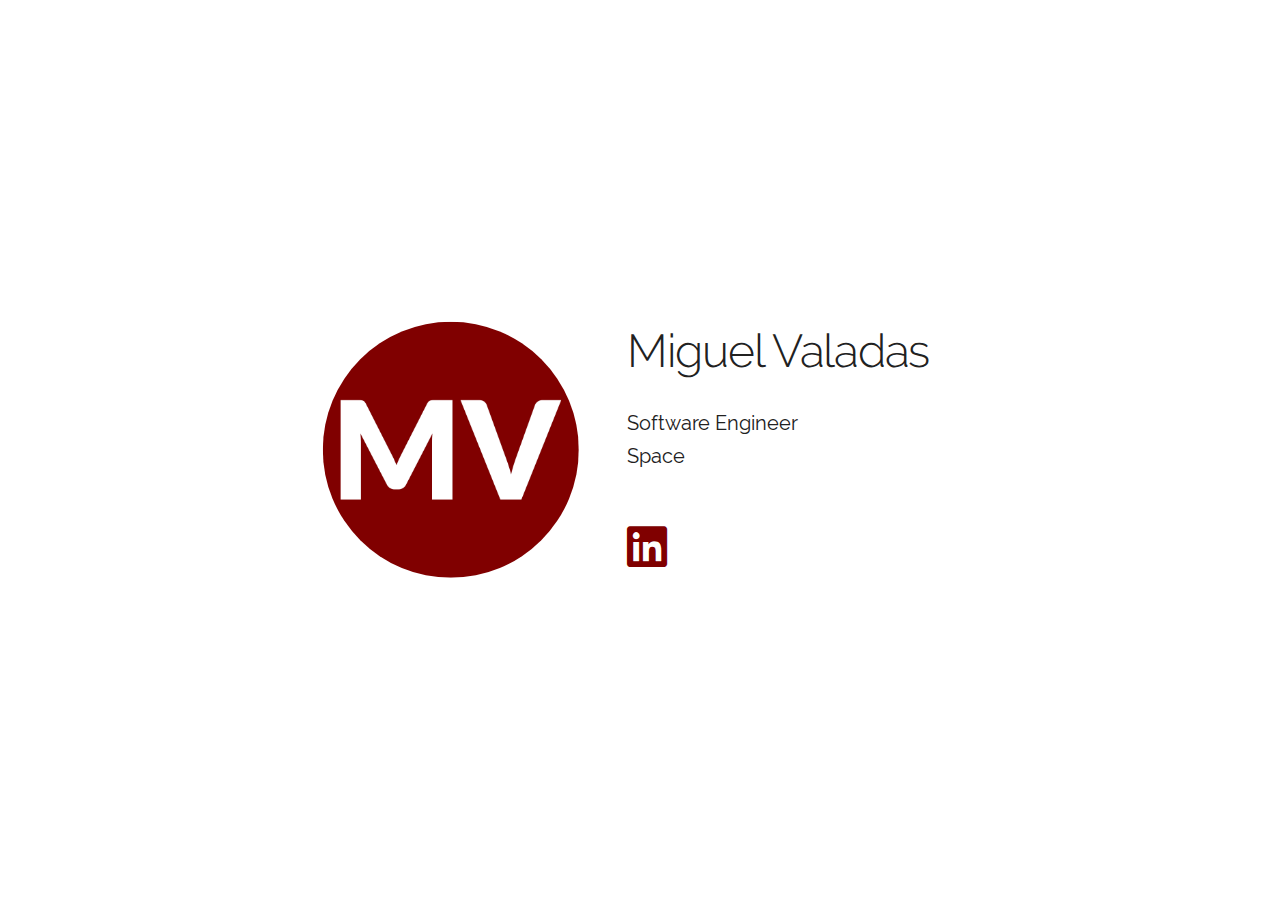
==== index.html @ c3ce2eb4 "First commit" ====
<!DOCTYPE HTML>
<html lang="en">
<head>
	<meta name="generator" content="Hugo 0.88.1" />
  <meta charset="utf-8">
  <title>Miguel Valadas - Software Engineer</title>
  <meta name="description" content="Landing Page">
  <meta name="author" content="Miguel Valadas">
  <meta name="viewport" content="width=device-width, initial-scale=1">
  <link rel="stylesheet" href="css/fonts.css" type="text/css">
  <link rel="stylesheet" href="css/normalize.css">
  <link rel="stylesheet" href="css/all.min.css">
  <link rel="stylesheet" href="css/vncnt.css">
  
   

  <link rel="shortcut icon" href="./img/favicon.ico">
</head>
<body>
  <div class="landingpage">
    <div class="grid-container fivetoseven" role="main">
      <div class="item" aria-label="Avatar">
        <section id="avatar">
          <img class="avatar" src="img/avatar.png" alt="avatar.png">
        </section>
      </div>
      <div class="grid-container full autocenter">
        <section id="bio" aria-label="Biography">
          <h1 class="h3-like" aria-level="1" aria-label="Name">Miguel Valadas</h1>
          <p class="reset-margin" title="About" aria-label="About">Software Engineer<br>
Space</p>
        </section>
        <section id="contact" aria-label="Contact">
          <div class="icons" aria-label="Links">
          <h2 class="h3-like" aria-label="Link Icons">
            
            
              
              <a class="icon" href="https://www.linkedin.com/in/mvaladas/" target="_blank" rel="noopener me">
              <i class="fab fa-linkedin" title="linkedin" aria-label="Go to linkedin."></i>
              
            </a>
          </h2>
          </div>
        </section>
      </div>
    </div>
  </div>
</body>
</html>
---- css/fonts.css ----
/* raleway-300 - latin-ext_latin */
@font-face {
  font-family: 'Raleway';
  font-style: normal;
  font-weight: 300;
  src: local('Raleway Light'), local('Raleway-Light'),
       url('../fonts/raleway-v11-latin-ext_latin-300.woff2') format('woff2'), /* Chrome 26+, Opera 23+, Firefox 39+ */
       url('../fonts/raleway-v11-latin-ext_latin-300.woff') format('woff'); /* Chrome 6+, Firefox 3.6+, IE 9+, Safari 5.1+ */
}

/* raleway-regular - latin-ext_latin */
@font-face {
  font-family: 'Raleway';
  font-style: normal;
  font-weight: 400;
  src: local('Raleway'), local('Raleway-Regular'),
       url('../fonts/raleway-v11-latin-ext_latin-regular.woff2') format('woff2'), /* Chrome 26+, Opera 23+, Firefox 39+ */
       url('../fonts/raleway-v11-latin-ext_latin-regular.woff') format('woff'); /* Chrome 6+, Firefox 3.6+, IE 9+, Safari 5.1+ */
}

/* raleway-600 - latin-ext_latin */
@font-face {
  font-family: 'Raleway';
  font-style: normal;
  font-weight: 600;
  src: local('Raleway SemiBold'), local('Raleway-SemiBold'),
       url('../fonts/raleway-v11-latin-ext_latin-600.woff2') format('woff2'), /* Chrome 26+, Opera 23+, Firefox 39+ */
       url('../fonts/raleway-v11-latin-ext_latin-600.woff') format('woff'); /* Chrome 6+, Firefox 3.6+, IE 9+, Safari 5.1+ */
}
---- css/vncnt.css ----
/*
* vncnt.css
* Copyright 2017-2019, Vincent von Schelm
* vncnt.eu
* Free to use under the MIT license.
* http://www.opensource.org/licenses/mit-license.php
* 
* This file expects to inherit a ton of stuff from barebones.css
*/

/* Media Queries
–––––––––––––––––––––––––––––––––––––––––––––––––– */
/*
* Note: The best way to structure the use of media queries is to create the queries
* near the relevant code. For example, if you wanted to change the styles for buttons
* on small devices, paste the mobile query code up in the buttons section and style it
* there.
*/
@import url('barebones.css');

@media screen and (prefers-color-scheme: dark) {
  :root {
    /* dark theme: light background, dark text, blue accent */
    --theme-hue: 0;         /* black */
    --accent-hue: 194;      /* blue */

    --text-color-richer: hsl(var(--theme-hue), 0%, 95%);  /*     */
    --text-color-normal: hsl(var(--theme-hue), 0%, 80%);  /* text color; button:hover:focus color */
    --text-color-softer: hsl(var(--theme-hue), 0%, 67%);  /* button color; button:hover border */

    --accent-color: hsl(var(--accent-hue), 76%, 49%);         /* link; button-primary bg+border; textarea,select:focus border */
    --accent-color-hover: hsl(var(--accent-hue), 86%, 57%);   /* link hover; button-primary:hover:focus bg+border */

    --border-color: hsl(var(--theme-hue), 0%, 27%);           /* button border */
    --border-color-softer: hsl(var(--theme-hue), 0%, 20%);    /* textarea,select,code,td,hr border   */
  
    --background-color: hsl(var(--theme-hue), 0%, 12%);       /* body background; textarea,select background */
    --background-color-softer: hsl(var(--theme-hue), 0%, 18%);
    --code-background: hsl(var(--theme-hue), 0%, 5%);         /* code background*/

    --button-primary-color: white;
  }
  
  img.value-img {
    filter: invert(0.8);
  }
  img {
    opacity: .80;
    transition: opacity .5s ease-in-out;
  }
  img:hover {
    opacity: 1;
  }
}

h1.h3-like, h2.h3-like {
  font-size: 3.0rem;
  line-height: 1.3;
  letter-spacing: -.1rem;
}

.landingpage, .error404 {
  position: absolute;
  top: 50%;
  left: 50%;
  margin-right: -50%;
  transform: translate(-50%, -50%);
  max-width: 90%;
}

.error404 {
  text-transform: uppercase;
  text-align: center;
}

p.reset-margin {
  margin-bottom: 1rem; /*skeleton.css: 2.5rem*/
}

.avatar {
  width: 20rem;
  border-radius: 50%;
  -webkit-border-radius: 50%;
  -moz-border-radius: 50%; 
  max-width: 60%;
  box-sizing: border-box;
  display: block;
  margin: auto;
}

.autocenter {
  text-align: center;
}

.icons {
  bottom: 0;
}

.icons h2, h3 {
  margin-bottom: 0;
}

.icon {
  text-rendering: geometricPrecision !important;
  text-decoration: none;
  border-bottom: none;
  position: relative;
  color: #800000;
}

/* Larger than mobile (default point when grid becomes active) */
@media (min-width: 600px) {
  h1.h3-like, h2.h3-like {
    font-size: 3.6rem;
  }
    
  .grid-container.fivetoseven {
    grid-template-columns: 5fr 7fr;
  }
  
  .item {
    align-self: center;
  }

  .landingpage, .error404 {
    position: absolute;
    top: 50%;
    left: 50%;
    margin-right: -50%;
    transform: translate(-50%, -50%);
    max-width: 75%;
  }

  .avatar {
    max-width: 200%;
    box-sizing: border-box;
    float: right;
  }
  
  .autocenter {
    text-align: left;
    padding: 0 0;
  }
} 

/* Larger than phablet */
@media (min-width: 900px) {
  html {
    --base-font-size: 80%;
  }
  
  p.reset-margin {
    margin-bottom: 2rem; /*skeleton.css: 2.5rem*/
  }
}

/* Larger than tablet */
@media (min-width: 1200px) {}
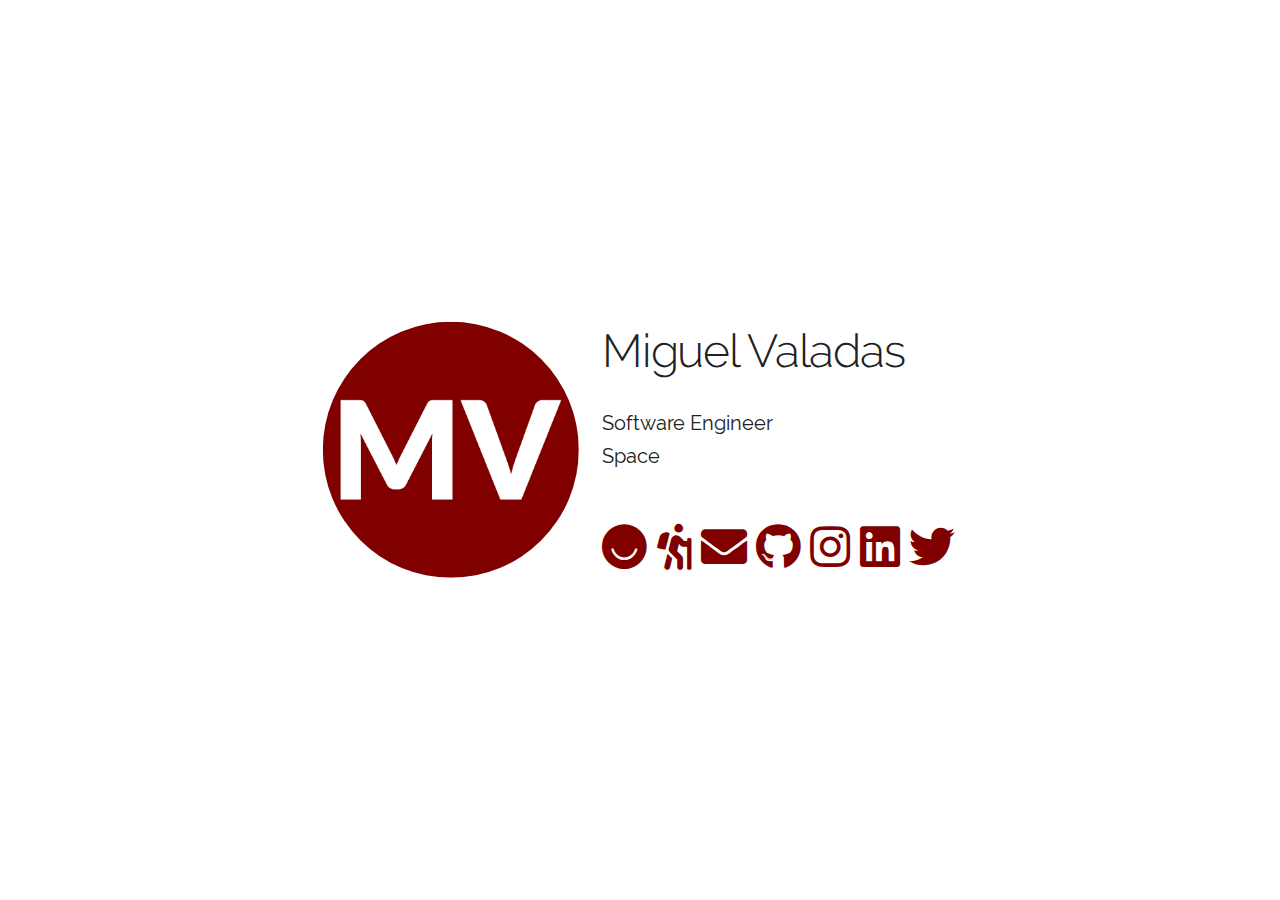
==== commit edf606c9: "deploy: mvaladas/hugo-cv@58cef3b594d2867f049e844996a813aa7764d06f" ====
--- a/index.html
+++ b/index.html
@@ -1,10 +1,10 @@
 <!DOCTYPE HTML>
 <html lang="en">
 <head>
-	<meta name="generator" content="Hugo 0.88.1" />
+	<meta name="generator" content="Hugo 0.101.0" />
   <meta charset="utf-8">
   <title>Miguel Valadas - Software Engineer</title>
-  <meta name="description" content="Landing Page">
+  <meta name="description" content="Personal Page">
   <meta name="author" content="Miguel Valadas">
   <meta name="viewport" content="width=device-width, initial-scale=1">
   <link rel="stylesheet" href="css/fonts.css" type="text/css">
@@ -36,8 +36,47 @@
             
             
               
+              
+              
+              
+              <a class="icon" href="" target="_blank" rel="noopener me">
+              <i class="fab fa-ello" title="ello" aria-label="Go to ello."></i>
+              
+            </a>
+              
+              
+              
+              
+              <a class="icon" href="https://local-hiking.club" target="_blank" rel="noopener me">
+              <i class="fas fa-hiking" title="hiking club" aria-label="Go to hiking club."></i>
+              
+            </a>
+              
+              
+              
+              
+              <a class="icon" href="mailto:john.doe@example.com" target="_blank" rel="noopener me">
+              <i class="fas fa-envelope" title="email" aria-label="Go to email."></i>
+              
+            </a>
+              
+              <a class="icon" href="https://github.com/mvaladas" target="_blank" rel="noopener me">
+              <i class="fab fa-github" title="github" aria-label="Go to github."></i>
+              
+            </a>
+              
+              <a class="icon" href="https://instagram.com/jdoe" target="_blank" rel="noopener me">
+              <i class="fab fa-instagram" title="instagram" aria-label="Go to instagram."></i>
+              
+            </a>
+              
               <a class="icon" href="https://www.linkedin.com/in/mvaladas/" target="_blank" rel="noopener me">
               <i class="fab fa-linkedin" title="linkedin" aria-label="Go to linkedin."></i>
+              
+            </a>
+              
+              <a class="icon" href="https://twitter.com/jdoe" target="_blank" rel="noopener me">
+              <i class="fab fa-twitter" title="twitter" aria-label="Go to twitter."></i>
               
             </a>
           </h2>
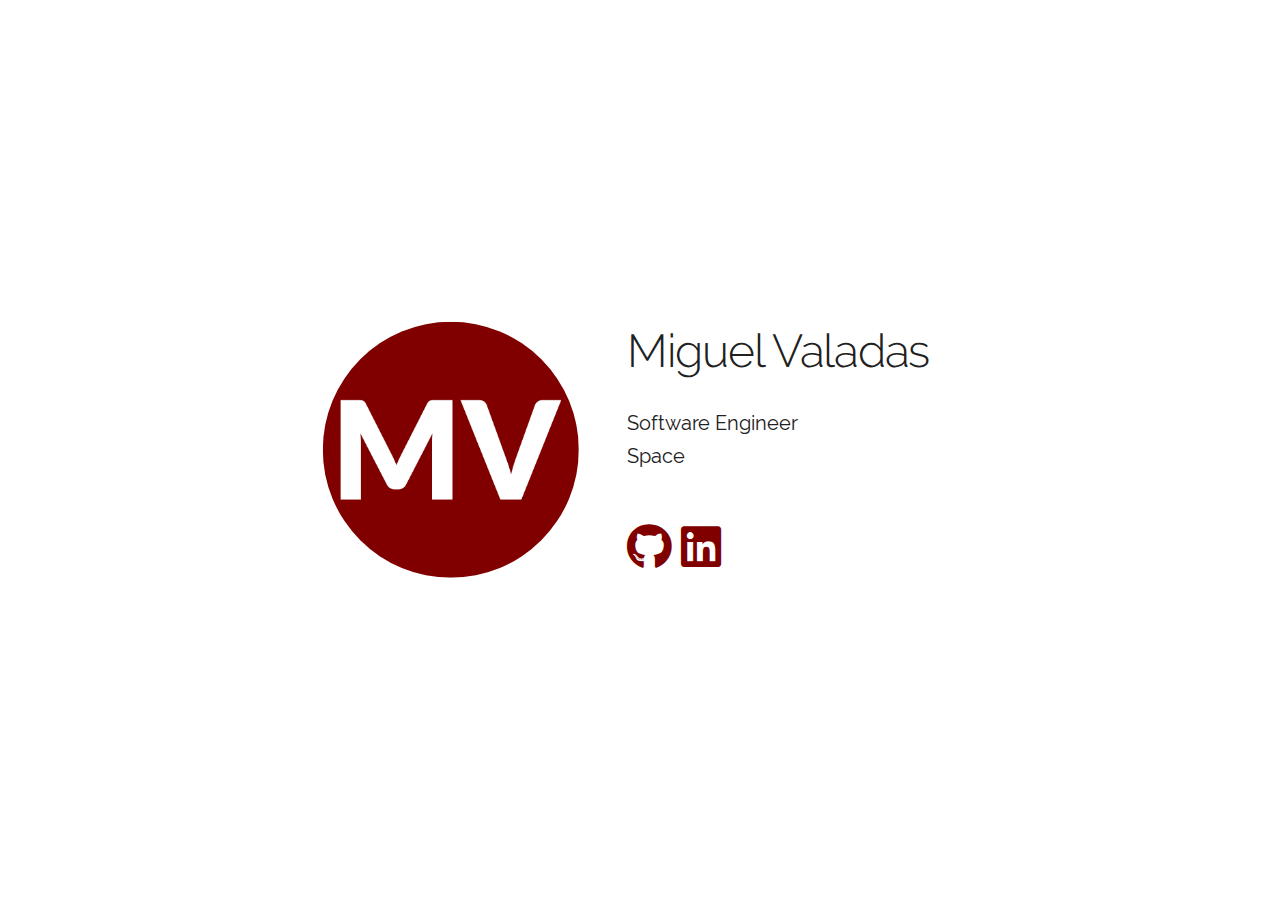
==== commit c52292d7: "deploy: mvaladas/hugo-cv@fed8584c8bbbfcf5f3aba3a385fb78e50cdae8a2" ====
--- a/index.html
+++ b/index.html
@@ -36,47 +36,13 @@
             
             
               
-              
-              
-              
-              <a class="icon" href="" target="_blank" rel="noopener me">
-              <i class="fab fa-ello" title="ello" aria-label="Go to ello."></i>
-              
-            </a>
-              
-              
-              
-              
-              <a class="icon" href="https://local-hiking.club" target="_blank" rel="noopener me">
-              <i class="fas fa-hiking" title="hiking club" aria-label="Go to hiking club."></i>
-              
-            </a>
-              
-              
-              
-              
-              <a class="icon" href="mailto:john.doe@example.com" target="_blank" rel="noopener me">
-              <i class="fas fa-envelope" title="email" aria-label="Go to email."></i>
-              
-            </a>
-              
               <a class="icon" href="https://github.com/mvaladas" target="_blank" rel="noopener me">
               <i class="fab fa-github" title="github" aria-label="Go to github."></i>
               
             </a>
               
-              <a class="icon" href="https://instagram.com/jdoe" target="_blank" rel="noopener me">
-              <i class="fab fa-instagram" title="instagram" aria-label="Go to instagram."></i>
-              
-            </a>
-              
               <a class="icon" href="https://www.linkedin.com/in/mvaladas/" target="_blank" rel="noopener me">
               <i class="fab fa-linkedin" title="linkedin" aria-label="Go to linkedin."></i>
-              
-            </a>
-              
-              <a class="icon" href="https://twitter.com/jdoe" target="_blank" rel="noopener me">
-              <i class="fab fa-twitter" title="twitter" aria-label="Go to twitter."></i>
               
             </a>
           </h2>
